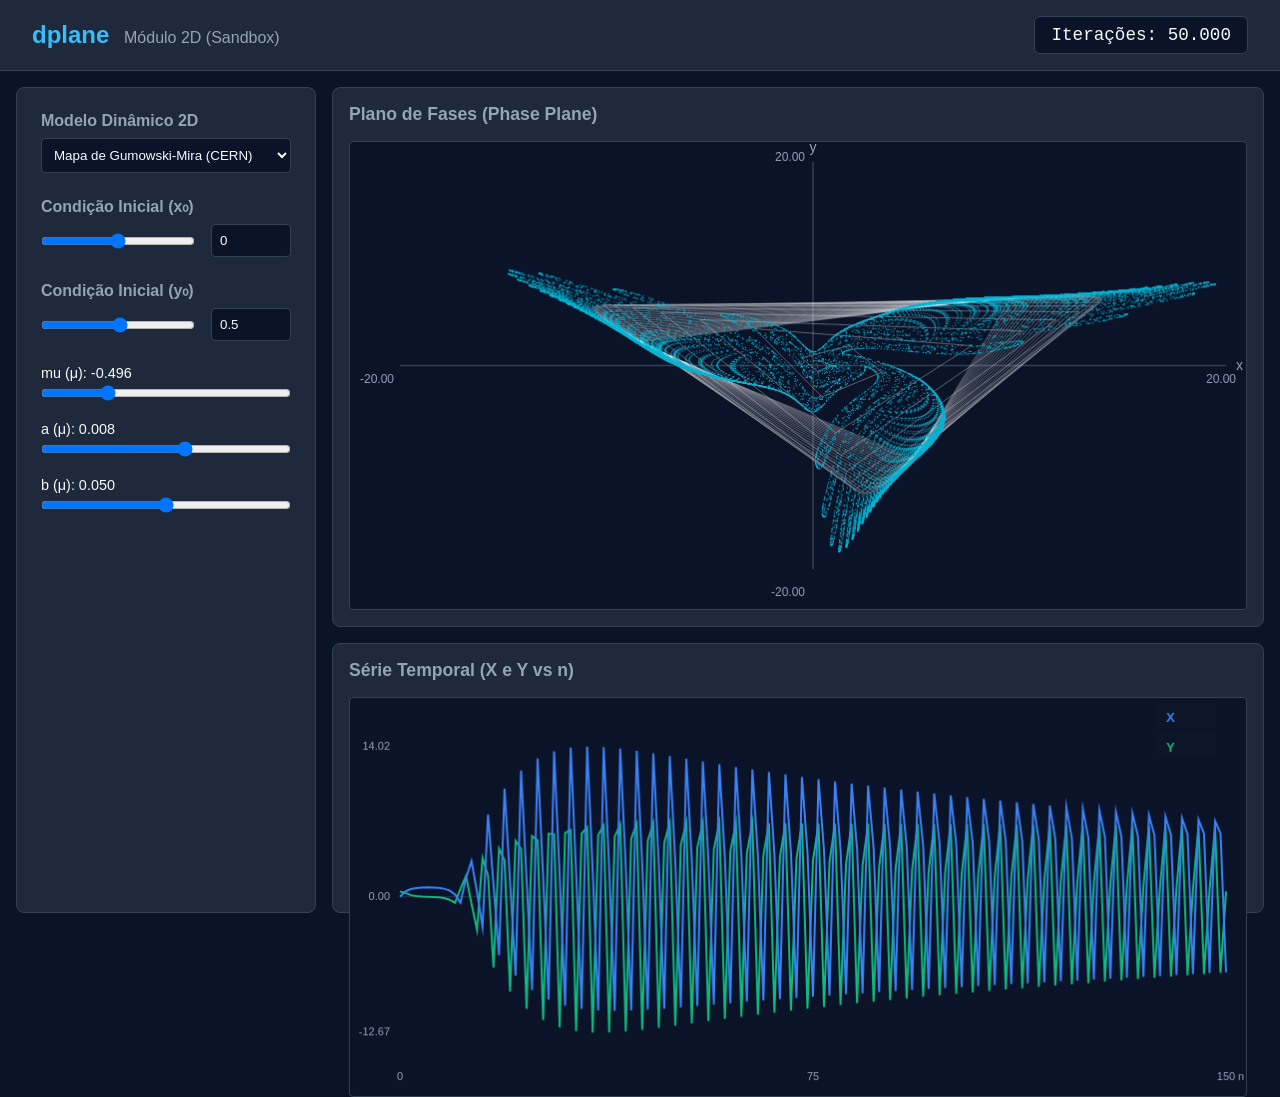
==== 2d.html @ d4f75143 "Implementa suporte a internacionalizacao (i18n) e inicia a fundacao do Modulo 2D" ====
<!DOCTYPE html>
<html lang="pt-BR">
<head>
    <meta charset="UTF-8">
    <meta name="viewport" content="width=device-width, initial-scale=1.0">
    <title>dplane | Módulo 2D</title>
    <link rel="stylesheet" href="css/main.css">
</head>
<body>
    <header class="top-bar">
        <h1><span>dplane</span> <span class="subtitle">Módulo 2D (Sandbox)</span></h1>
        
        <div class="diagnostic-badge">
            <span>Iterações:</span> <span id="iterations-value">Desenhando...</span>
        </div>
    </header>

    <main class="dashboard">
        <!-- Painel de Controles Lateral -->
        <aside class="control-panel">
            <div class="control-group">
                <label>Modelo Dinâmico 2D</label>
                <select id="model-select"></select>
            </div>

            <div class="control-group">
                <label>Condição Inicial (x₀)</label>
                <div class="input-row">
                    <input type="range" id="x0-slider" min="-20" max="20" step="0.1">
                    <input type="number" id="x0-input" step="0.1">
                </div>
            </div>

            <div class="control-group">
                <label>Condição Inicial (y₀)</label>
                <div class="input-row">
                    <input type="range" id="y0-slider" min="-20" max="20" step="0.1">
                    <input type="number" id="y0-input" step="0.1">
                </div>
            </div>

            <div id="sliders-container" class="sliders-container">
                <!-- Sliders dos parâmetros 2D entrarão aqui -->
            </div>
        </aside>
<!-- Área dos Gráficos -->
        <!-- Área dos Gráficos -->
        <section class="plots-area" style="grid-template-columns: 1fr;">
            
            <div class="plot-card full-width" style="height: 60vh; display: flex; flex-direction: column;">
                <h2>Plano de Fases (Phase Plane)</h2>
                <!-- Adicionado flex: 1 para forçar o canvas a preencher todo o espaço vazio -->
                <canvas id="phase-plane-canvas" style="flex: 1; width: 100%;"></canvas>
            </div>
            
            <div class="plot-card full-width" style="height: 30vh; display: flex; flex-direction: column;">
                <h2>Série Temporal (X e Y vs n)</h2>
                <!-- Adicionado flex: 1 aqui também -->
                <canvas id="timeseries-2d-canvas" style="flex: 1; width: 100%;"></canvas>
            </div>
            
        </section>
    </main>

    <!-- O motor do 2D que vamos criar a seguir -->
    <script type="module" src="js/app-2d.js"></script>
</body>
</html>
---- css/main.css ----
/* css/main.css */
:root {
    --bg-dark: #0b1329;
    --panel-bg: #1e293b;
    --text-main: #f8fafc;
    --text-muted: #94a3b8;
    --accent: #38bdf8;
    --border: #334155;
}

* {
    box-sizing: border-box;
    margin: 0;
    padding: 0;
}

body {
    font-family: -apple-system, BlinkMacSystemFont, "Segoe UI", Roboto, Helvetica, Arial, sans-serif;
    background-color: var(--bg-dark);
    color: var(--text-main);
    display: flex;
    flex-direction: column;
    min-height: 100vh;
}

.top-bar {
    display: flex;
    justify-content: space-between;
    align-items: center;
    padding: 1rem 2rem;
    background-color: var(--panel-bg);
    border-bottom: 1px solid var(--border);
}

.top-bar h1 {
    font-size: 1.5rem;
    color: var(--accent);
}

.subtitle {
    font-size: 1rem;
    color: var(--text-muted);
    font-weight: normal;
    margin-left: 0.5rem;
}

.diagnostic-badge {
    background-color: var(--bg-dark);
    padding: 0.5rem 1rem;
    border-radius: 6px;
    font-family: monospace;
    font-size: 1.1rem;
    border: 1px solid var(--border);
}

.dashboard {
    display: flex;
    flex: 1;
    padding: 1rem;
    gap: 1rem;
}

.control-panel {
    width: 300px;
    background-color: var(--panel-bg);
    padding: 1.5rem;
    border-radius: 8px;
    display: flex;
    flex-direction: column;
    gap: 1.5rem;
    border: 1px solid var(--border);
}

.control-group label {
    display: block;
    margin-bottom: 0.5rem;
    font-weight: 600;
    color: var(--text-muted);
}

select, input[type="number"] {
    width: 100%;
    padding: 0.5rem;
    background-color: var(--bg-dark);
    color: var(--text-main);
    border: 1px solid var(--border);
    border-radius: 4px;
}

.input-row {
    display: flex;
    align-items: center;
    gap: 1rem;
}

.input-row input[type="range"] {
    flex: 1;
}

.input-row input[type="number"] {
    width: 80px;
}

.slider-group {
    margin-bottom: 1rem;
}

.slider-group label {
    display: block;
    margin-bottom: 0.25rem;
    font-size: 0.9rem;
}

.slider-group input[type="range"] {
    width: 100%;
}

.instructions {
    margin-top: auto;
    font-size: 0.85rem;
    color: var(--text-muted);
    line-height: 1.5;
}

.instructions ul {
    padding-left: 1.5rem;
    margin-top: 0.5rem;
}

.plots-area {
    flex: 1;
    display: grid;
    grid-template-columns: 1fr 1fr;
    grid-template-rows: auto auto;
    gap: 1rem;
}

.plot-card {
    background-color: var(--panel-bg);
    border-radius: 8px;
    padding: 1rem;
    border: 1px solid var(--border);
    display: flex;
    flex-direction: column;
}

.plot-card.full-width {
    grid-column: 1 / -1;
}

.plot-card h2 {
    font-size: 1.1rem;
    margin-bottom: 1rem;
    color: var(--text-muted);
}

canvas {
    width: 100%;
    height: 350px;
    background-color: var(--bg-dark);
    border-radius: 4px;
    border: 1px solid var(--border);
    cursor: crosshair;
}

.plot-card.full-width canvas {
    height: 400px;
}
/* Estilos para os limites ajustáveis dos sliders */
.slider-bounds-row {
    display: flex;
    align-items: center;
    gap: 0.5rem;
}

.slider-bounds-row input[type="range"] {
    flex: 1;
}

.bound-input {
    width: 65px !important;
    padding: 0.25rem !important;
    font-size: 0.85rem;
    text-align: center;
    background-color: var(--bg-dark);
    color: var(--text-muted);
    border: 1px solid var(--border);
    border-radius: 4px;
    -moz-appearance: textfield; /* Remove as setinhas no Firefox */
}

/* Remove as setinhas numéricas no Chrome/Edge */
.bound-input::-webkit-outer-spin-button,
.bound-input::-webkit-inner-spin-button {
    -webkit-appearance: none;
    margin: 0;
}
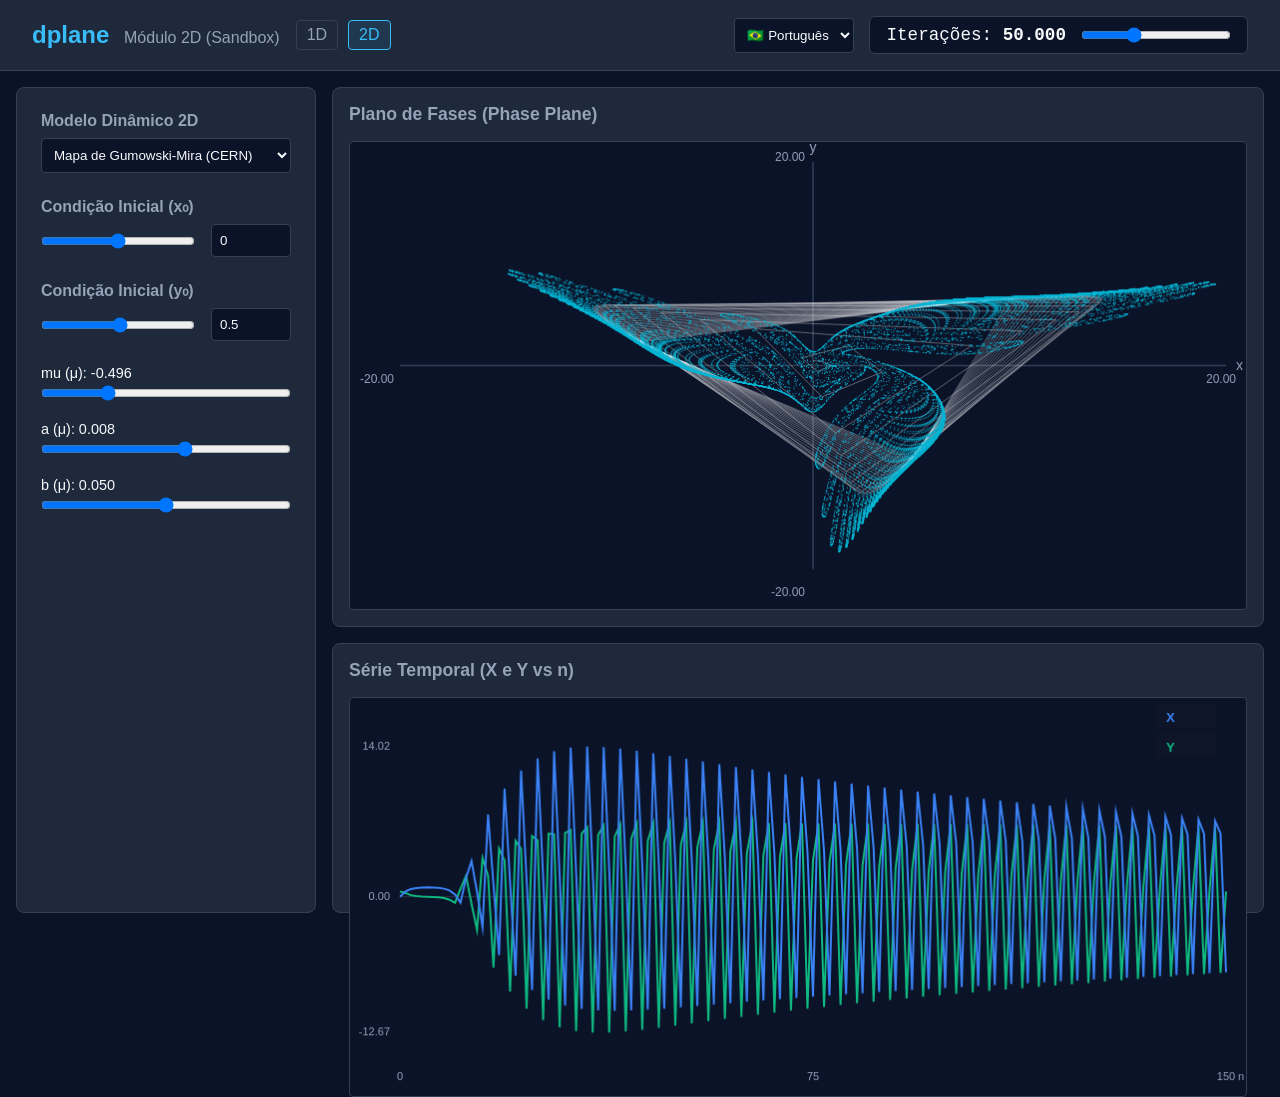
==== commit bab2fcd3: "feat: versão inicial estrutural do dplane com módulos 1D e 2D" ====
--- a/2d.html
+++ b/2d.html
@@ -8,23 +8,44 @@
 </head>
 <body>
     <header class="top-bar">
-        <h1><span>dplane</span> <span class="subtitle">Módulo 2D (Sandbox)</span></h1>
+        <h1>
+            <span data-i18n="title.main">dplane</span> 
+            <span class="subtitle" data-i18n="title.module2d">Módulo 2D (Sandbox)</span>
+        </h1>
         
-        <div class="diagnostic-badge">
-            <span>Iterações:</span> <span id="iterations-value">Desenhando...</span>
+        <!-- Navegação entre os módulos -->
+        <nav class="module-nav" style="margin-left: 1rem; display: flex; gap: 10px;">
+            <a href="index.html" class="nav-btn" style="color: var(--text-muted); text-decoration: none; padding: 5px 10px; border: 1px solid var(--border); border-radius: 4px;">1D</a>
+            <a href="2d.html" class="nav-btn active" style="color: var(--accent); text-decoration: none; padding: 5px 10px; border: 1px solid var(--accent); border-radius: 4px; background: rgba(56, 189, 248, 0.1);">2D</a>
+        </nav>
+        
+        <!-- Seletor de Idiomas (Importado da lógica do 1D) -->
+        <div class="lang-selector" style="margin-left: auto; margin-right: 15px;">
+            <select id="lang-select">
+                <option value="pt">🇧🇷 Português</option>
+                <option value="en">🇺🇸 English</option>
+                <option value="es">🇪🇸 Español</option>
+            </select>
+        </div>
+<div class="diagnostic-badge" style="display: flex; align-items: center; gap: 15px;">
+            <div style="min-width: 120px; text-align: right;">
+                <span data-i18n="label.iterations">Iterações:</span> 
+                <strong id="iterations-value">50.000</strong>
+            </div>
+            <input type="range" id="iterations-slider" min="100" max="150000" step="500" value="50000" 
+                   style="width: 150px; cursor: pointer;" title="Arraste para ver a evolução da órbita">
         </div>
     </header>
 
     <main class="dashboard">
-        <!-- Painel de Controles Lateral -->
         <aside class="control-panel">
             <div class="control-group">
-                <label>Modelo Dinâmico 2D</label>
+                <label data-i18n="label.model2d">Modelo Dinâmico 2D</label>
                 <select id="model-select"></select>
             </div>
 
             <div class="control-group">
-                <label>Condição Inicial (x₀)</label>
+                <label data-i18n="label.initial_condition_x">Condição Inicial (x₀)</label>
                 <div class="input-row">
                     <input type="range" id="x0-slider" min="-20" max="20" step="0.1">
                     <input type="number" id="x0-input" step="0.1">
@@ -32,7 +53,7 @@
             </div>
 
             <div class="control-group">
-                <label>Condição Inicial (y₀)</label>
+                <label data-i18n="label.initial_condition_y">Condição Inicial (y₀)</label>
                 <div class="input-row">
                     <input type="range" id="y0-slider" min="-20" max="20" step="0.1">
                     <input type="number" id="y0-input" step="0.1">
@@ -40,29 +61,23 @@
             </div>
 
             <div id="sliders-container" class="sliders-container">
-                <!-- Sliders dos parâmetros 2D entrarão aqui -->
+                <!-- Sliders injetados aqui -->
             </div>
         </aside>
-<!-- Área dos Gráficos -->
-        <!-- Área dos Gráficos -->
+
         <section class="plots-area" style="grid-template-columns: 1fr;">
-            
             <div class="plot-card full-width" style="height: 60vh; display: flex; flex-direction: column;">
-                <h2>Plano de Fases (Phase Plane)</h2>
-                <!-- Adicionado flex: 1 para forçar o canvas a preencher todo o espaço vazio -->
+                <h2 data-i18n="plot.phaseplane">Plano de Fases (Phase Plane)</h2>
                 <canvas id="phase-plane-canvas" style="flex: 1; width: 100%;"></canvas>
             </div>
             
             <div class="plot-card full-width" style="height: 30vh; display: flex; flex-direction: column;">
-                <h2>Série Temporal (X e Y vs n)</h2>
-                <!-- Adicionado flex: 1 aqui também -->
+                <h2 data-i18n="plot.timeseries2d">Série Temporal (X e Y vs n)</h2>
                 <canvas id="timeseries-2d-canvas" style="flex: 1; width: 100%;"></canvas>
             </div>
-            
         </section>
     </main>
 
-    <!-- O motor do 2D que vamos criar a seguir -->
     <script type="module" src="js/app-2d.js"></script>
 </body>
 </html>
